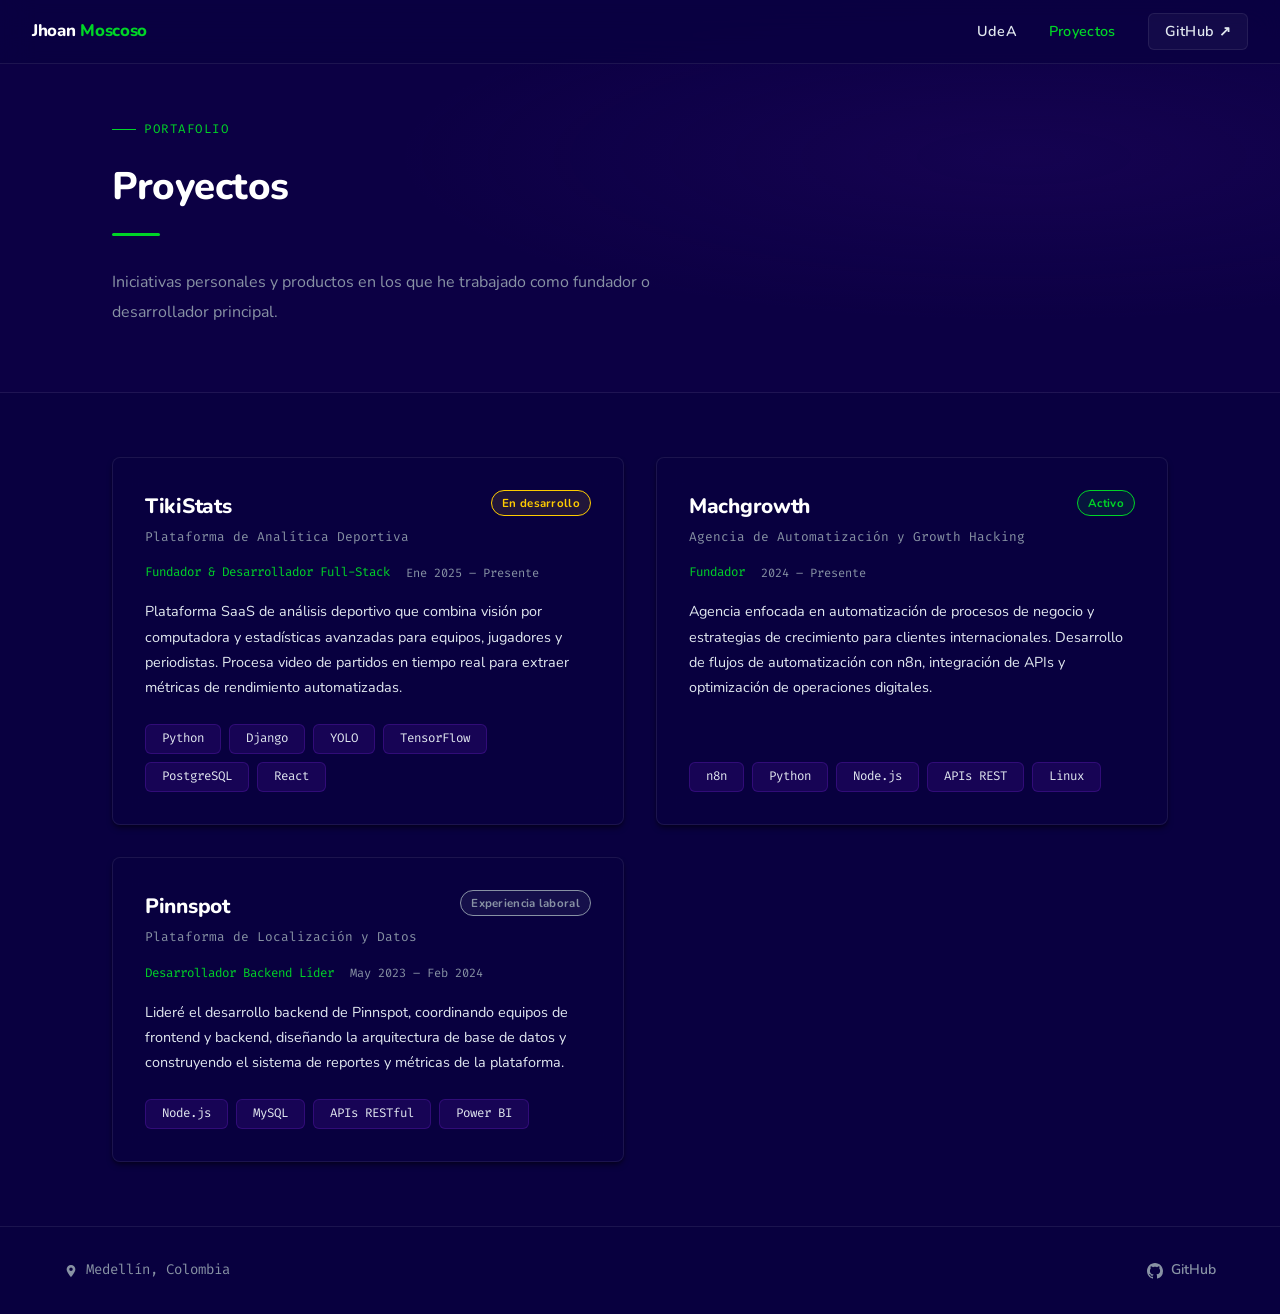
==== proyectos/index.html @ 715d8338 "Initial commit" ====
<!DOCTYPE html>
<html lang="es">
<head>
  <meta charset="UTF-8">
  <meta name="viewport" content="width=device-width, initial-scale=1.0">
  <meta name="description" content="Proyectos de Jhoan Moscoso — TikiStats, Machgrowth, Pinnspot.">
  <title>Proyectos — Jhoan Moscoso</title>
  <link rel="preconnect" href="https://fonts.googleapis.com">
  <link rel="preconnect" href="https://fonts.gstatic.com" crossorigin>
  <link href="https://fonts.googleapis.com/css2?family=Nunito:wght@400;600;700;800&family=Fira+Code:wght@400;500&display=swap" rel="stylesheet">
  <link rel="stylesheet" href="../assets/css/main.css">
  <link rel="stylesheet" href="../assets/css/proyectos.css">
</head>
<body>

<!-- ═══════════ NAV ═══════════ -->
<nav class="nav">
  <a href="../index.html" class="nav-logo">Jhoan <span>Moscoso</span></a>
  <ul class="nav-links">
    <li><a href="../udea/index.html">UdeA</a></li>
    <li><a href="index.html" class="active">Proyectos</a></li>
    <li>
      <a href="https://github.com/ginkgo-dev" target="_blank" rel="noopener noreferrer" class="nav-ext">
        GitHub ↗
      </a>
    </li>
  </ul>
</nav>

<!-- ═══════════ PAGE HERO ═══════════ -->
<header class="page-hero">
  <div class="container">
    <p class="page-hero-meta">Portafolio</p>
    <h1 class="section-title">Proyectos</h1>
    <div class="section-divider"></div>
    <p class="page-hero-desc">
      Iniciativas personales y productos en los que he trabajado como fundador
      o desarrollador principal.
    </p>
  </div>
</header>

<!-- ═══════════ PROYECTOS ═══════════ -->
<main>
  <section class="projects-section">
    <div class="container">
      <div class="projects-grid">

        <!-- TikiStats -->
        <article class="project-card fade-in-up">
          <div class="project-header">
            <div class="project-titles">
              <h2 class="project-name">TikiStats</h2>
              <div class="project-subtitle">Plataforma de Analítica Deportiva</div>
            </div>
            <span class="badge badge-dev">En desarrollo</span>
          </div>
          <div class="project-body">
            <div class="project-role-line">
              <span class="project-role">Fundador &amp; Desarrollador Full-Stack</span>
              <span class="project-period">Ene 2025 – Presente</span>
            </div>
            <p class="project-desc">
              Plataforma SaaS de análisis deportivo que combina visión por computadora
              y estadísticas avanzadas para equipos, jugadores y periodistas. Procesa
              video de partidos en tiempo real para extraer métricas de rendimiento
              automatizadas.
            </p>
            <div class="project-stack">
              <span class="tag">Python</span>
              <span class="tag">Django</span>
              <span class="tag">YOLO</span>
              <span class="tag">TensorFlow</span>
              <span class="tag">PostgreSQL</span>
              <span class="tag">React</span>
            </div>
          </div>
        </article>

        <!-- Machgrowth -->
        <article class="project-card fade-in-up">
          <div class="project-header">
            <div class="project-titles">
              <h2 class="project-name">Machgrowth</h2>
              <div class="project-subtitle">Agencia de Automatización y Growth Hacking</div>
            </div>
            <span class="badge badge-active">Activo</span>
          </div>
          <div class="project-body">
            <div class="project-role-line">
              <span class="project-role">Fundador</span>
              <span class="project-period">2024 – Presente</span>
            </div>
            <p class="project-desc">
              Agencia enfocada en automatización de procesos de negocio y estrategias
              de crecimiento para clientes internacionales. Desarrollo de flujos de
              automatización con n8n, integración de APIs y optimización de operaciones
              digitales.
            </p>
            <div class="project-stack">
              <span class="tag">n8n</span>
              <span class="tag">Python</span>
              <span class="tag">Node.js</span>
              <span class="tag">APIs REST</span>
              <span class="tag">Linux</span>
            </div>
          </div>
        </article>

        <!-- Pinnspot -->
        <article class="project-card fade-in-up">
          <div class="project-header">
            <div class="project-titles">
              <h2 class="project-name">Pinnspot</h2>
              <div class="project-subtitle">Plataforma de Localización y Datos</div>
            </div>
            <span class="badge badge-past">Experiencia laboral</span>
          </div>
          <div class="project-body">
            <div class="project-role-line">
              <span class="project-role">Desarrollador Backend Líder</span>
              <span class="project-period">May 2023 – Feb 2024</span>
            </div>
            <p class="project-desc">
              Lideré el desarrollo backend de Pinnspot, coordinando equipos de frontend
              y backend, diseñando la arquitectura de base de datos y construyendo el
              sistema de reportes y métricas de la plataforma.
            </p>
            <div class="project-stack">
              <span class="tag">Node.js</span>
              <span class="tag">MySQL</span>
              <span class="tag">APIs RESTful</span>
              <span class="tag">Power BI</span>
            </div>
          </div>
        </article>

      </div>
    </div>
  </section>
</main>

<!-- ═══════════ FOOTER ═══════════ -->
<footer class="footer">
  <div class="footer-location">
    <svg viewBox="0 0 16 16" fill="currentColor" aria-hidden="true" style="width:14px;height:14px">
      <path d="M8 1a5 5 0 0 0-5 5c0 3.5 5 9 5 9s5-5.5 5-9a5 5 0 0 0-5-5zm0 7a2 2 0 1 1 0-4 2 2 0 0 1 0 4z"/>
    </svg>
    <span>Medellín, Colombia</span>
  </div>
  <div class="footer-links">
    <a href="https://github.com/ginkgo-dev" target="_blank" rel="noopener noreferrer">
      <svg viewBox="0 0 16 16" fill="currentColor" aria-hidden="true">
        <path d="M8 0C3.58 0 0 3.58 0 8c0 3.54 2.29 6.53 5.47 7.59.4.07.55-.17.55-.38 0-.19-.01-.82-.01-1.49-2.01.37-2.53-.49-2.69-.94-.09-.23-.48-.94-.82-1.13-.28-.15-.68-.52-.01-.53.63-.01 1.08.58 1.23.82.72 1.21 1.87.87 2.33.66.07-.52.28-.87.51-1.07-1.78-.2-3.64-.89-3.64-3.95 0-.87.31-1.59.82-2.15-.08-.2-.36-1.02.08-2.12 0 0 .67-.21 2.2.82.64-.18 1.32-.27 2-.27.68 0 1.36.09 2 .27 1.53-1.04 2.2-.82 2.2-.82.44 1.1.16 1.92.08 2.12.51.56.82 1.27.82 2.15 0 3.07-1.87 3.75-3.65 3.95.29.25.54.73.54 1.48 0 1.07-.01 1.93-.01 2.2 0 .21.15.46.55.38A8.013 8.013 0 0 0 16 8c0-4.42-3.58-8-8-8z"/>
      </svg>
      GitHub
    </a>
  </div>
</footer>

<script src="../assets/js/nav.js"></script>
</body>
</html>
---- assets/css/main.css ----
/* ============================================================
   GLOBAL — variables, reset, nav, footer, shared utilities
============================================================ */

@import url('https://fonts.googleapis.com/css2?family=Nunito:wght@400;600;700;800&family=Fira+Code:wght@400;500&display=swap');

/* ── Reset ── */
*, *::before, *::after {
  box-sizing: border-box;
  margin: 0;
  padding: 0;
}

/* ── Design tokens ── */
:root {
  --deep-twilight:  #090040;
  --indigo:         #471396;
  --lime-green:     #00d527;
  --amber:          #ffcc00;
  --white:          #ffffff;
  --light-gray:     #e2e8f0;
  --dim:            #8892a4;

  --glass-bg:       rgba(9, 0, 64, 0.60);
  --glass-border:   rgba(255, 255, 255, 0.08);

  --font-primary:   'Nunito', sans-serif;
  --font-mono:      'Fira Code', monospace;

  --space-xs:  4px;
  --space-s:   8px;
  --space-m:  16px;
  --space-l:  24px;
  --space-xl: 32px;
  --space-xxl:64px;

  --r-sm: 6px;
  --r-md: 8px;

  --shadow-1: 0 4px 6px -1px rgba(0,0,0,.40), 0 2px 4px -1px rgba(0,0,0,.30);
  --shadow-2: 0 10px 15px -3px rgba(0,0,0,.60), 0 4px 6px -2px rgba(0,0,0,.40);
}

/* ── Base ── */
html { scroll-behavior: smooth; }

body {
  background-color: var(--deep-twilight);
  color: var(--light-gray);
  font-family: var(--font-primary);
  font-size: 16px;
  line-height: 1.6;
  min-height: 100vh;
  overflow-x: hidden;
}

/* ── Navigation ── */
.nav {
  position: fixed;
  top: 0;
  left: 0;
  right: 0;
  z-index: 200;
  height: 64px;
  display: flex;
  align-items: center;
  justify-content: space-between;
  padding: 0 var(--space-xl);
  background: var(--glass-bg);
  backdrop-filter: blur(16px);
  -webkit-backdrop-filter: blur(16px);
  border-bottom: 1px solid var(--glass-border);
  transition: background 0.3s;
}

.nav-logo {
  font-family: var(--font-primary);
  font-weight: 800;
  font-size: 1.05rem;
  color: var(--white);
  text-decoration: none;
  letter-spacing: -0.3px;
}
.nav-logo span { color: var(--lime-green); }

.nav-links {
  display: flex;
  align-items: center;
  gap: var(--space-xl);
  list-style: none;
}

.nav-links a {
  font-family: var(--font-primary);
  font-weight: 600;
  font-size: 0.9rem;
  color: var(--light-gray);
  text-decoration: none;
  letter-spacing: 0.3px;
  transition: color 0.2s;
}
.nav-links a:hover,
.nav-links a.active { color: var(--lime-green); }

.nav-links .nav-ext {
  display: flex;
  align-items: center;
  gap: var(--space-xs);
  padding: 6px var(--space-m);
  border: 1px solid var(--glass-border);
  border-radius: var(--r-sm);
  background: rgba(255,255,255,.04);
  transition: all 0.2s;
}
.nav-links .nav-ext:hover {
  background: rgba(0,213,39,.10);
  border-color: var(--lime-green);
  color: var(--lime-green);
}

/* ── Buttons ── */
.btn {
  display: inline-flex;
  align-items: center;
  gap: var(--space-s);
  padding: 12px var(--space-xl);
  border-radius: var(--r-sm);
  font-family: var(--font-primary);
  font-weight: 700;
  font-size: 0.95rem;
  cursor: pointer;
  text-decoration: none;
  border: none;
  outline: none;
  transition: all 0.2s;
}

.btn-primary {
  background-color: var(--lime-green);
  color: var(--deep-twilight);
}
.btn-primary:hover {
  background-color: #00b320;
  transform: translateY(-2px);
  box-shadow: var(--shadow-1);
}
.btn-primary:active {
  background-color: #00911a;
  transform: scale(0.98);
}
.btn-primary:focus {
  outline: 2px solid var(--white);
  outline-offset: 2px;
}
.btn-primary:disabled {
  background-color: var(--lime-green);
  opacity: 0.4;
  cursor: not-allowed;
}

.btn-secondary {
  background-color: var(--indigo);
  color: var(--white);
  border: 1px solid rgba(255,255,255,.10);
}
.btn-secondary:hover {
  background-color: #360e73;
  transform: translateY(-2px);
}
.btn-secondary:active { background-color: #270a54; transform: scale(0.98); }

.btn-outline {
  background: transparent;
  color: var(--lime-green);
  border: 1px solid var(--lime-green);
}
.btn-outline:hover { background: rgba(0,213,39,.10); }

/* ── Glass panel ── */
.panel-glass {
  background: var(--glass-bg);
  backdrop-filter: blur(12px);
  -webkit-backdrop-filter: blur(12px);
  border: 1px solid var(--glass-border);
  border-radius: var(--r-md);
}

/* ── Section typography ── */
.section-label {
  font-family: var(--font-mono);
  font-size: 0.75rem;
  color: var(--lime-green);
  text-transform: uppercase;
  letter-spacing: 2px;
  margin-bottom: var(--space-m);
}

.section-title {
  font-family: var(--font-primary);
  font-weight: 800;
  font-size: clamp(1.8rem, 3.5vw, 2.4rem);
  color: var(--white);
  letter-spacing: -0.5px;
}

.section-divider {
  width: 48px;
  height: 3px;
  background: var(--lime-green);
  border-radius: 2px;
  margin: var(--space-m) 0 var(--space-xl);
}

/* ── Tags / pills ── */
.tag {
  display: inline-block;
  padding: var(--space-xs) var(--space-m);
  background: rgba(71,19,150,.25);
  border: 1px solid rgba(71,19,150,.55);
  border-radius: var(--r-sm);
  font-family: var(--font-mono);
  font-size: 0.78rem;
  color: var(--light-gray);
  transition: all 0.2s;
}
.tag:hover {
  background: rgba(71,19,150,.45);
  border-color: var(--indigo);
  color: var(--white);
}

/* ── Status badges ── */
.badge {
  display: inline-flex;
  align-items: center;
  gap: var(--space-xs);
  padding: 3px 10px;
  border-radius: 20px;
  font-size: 0.72rem;
  font-weight: 700;
  font-family: var(--font-primary);
  letter-spacing: 0.3px;
}
.badge-active {
  background: rgba(0,213,39,.10);
  border: 1px solid var(--lime-green);
  color: var(--lime-green);
}
.badge-dev {
  background: rgba(255,204,0,.10);
  border: 1px solid var(--amber);
  color: var(--amber);
}
.badge-past {
  background: rgba(136,146,164,.10);
  border: 1px solid var(--dim);
  color: var(--dim);
}

/* ── Footer ── */
.footer {
  background: rgba(9,0,64,.85);
  backdrop-filter: blur(12px);
  border-top: 1px solid var(--glass-border);
  padding: var(--space-xl) var(--space-xxl);
  display: flex;
  align-items: center;
  justify-content: space-between;
  flex-wrap: wrap;
  gap: var(--space-m);
}

.footer-location {
  display: flex;
  align-items: center;
  gap: var(--space-s);
  color: var(--dim);
  font-size: 0.875rem;
  font-family: var(--font-mono);
}

.footer-location svg { width: 14px; height: 14px; flex-shrink: 0; }

.footer-links {
  display: flex;
  align-items: center;
  gap: var(--space-l);
}
.footer-links a {
  display: flex;
  align-items: center;
  gap: var(--space-s);
  color: var(--dim);
  text-decoration: none;
  font-size: 0.875rem;
  font-weight: 600;
  transition: color 0.2s;
}
.footer-links a:hover { color: var(--lime-green); }
.footer-links a svg { width: 16px; height: 16px; }

/* ── Layout utilities ── */
.container {
  max-width: 1120px;
  margin: 0 auto;
  padding: 0 var(--space-xl);
}

.section { padding: var(--space-xxl) 0; }

/* ── Scroll-triggered fade ── */
.fade-in-up {
  opacity: 0;
  transform: translateY(28px);
  transition: opacity 0.65s ease, transform 0.65s ease;
}
.fade-in-up.visible {
  opacity: 1;
  transform: translateY(0);
}

/* ── Custom scrollbar ── */
::-webkit-scrollbar { width: 6px; height: 6px; }
::-webkit-scrollbar-track { background: var(--deep-twilight); }
::-webkit-scrollbar-thumb { background: var(--indigo); border-radius: 3px; }
::-webkit-scrollbar-thumb:hover { background: #5a19b0; }

/* ── Responsive ── */
@media (max-width: 768px) {
  .nav { padding: 0 var(--space-m); }
  .nav-links { gap: var(--space-l); }
  .footer { padding: var(--space-xl) var(--space-m); flex-direction: column; align-items: flex-start; }
  .container { padding: 0 var(--space-m); }
  .btn { padding: 10px var(--space-l); font-size: 0.9rem; }
}

@media (max-width: 480px) {
  .nav-links { gap: var(--space-m); }
  .nav-links .nav-ext { display: none; }
}
---- assets/css/proyectos.css ----
/* ============================================================
   PROYECTOS PAGE
============================================================ */

.page-hero {
  padding: 120px 0 var(--space-xxl);
  border-bottom: 1px solid var(--glass-border);
  background:
    radial-gradient(ellipse 70% 60% at 80% 40%, rgba(71,19,150,.15) 0%, transparent 70%),
    rgba(71,19,150,.04);
}

.page-hero-meta {
  font-family: var(--font-mono);
  font-size: 0.78rem;
  color: var(--lime-green);
  letter-spacing: 1.5px;
  text-transform: uppercase;
  margin-bottom: var(--space-m);
  display: flex;
  align-items: center;
  gap: var(--space-s);
}
.page-hero-meta::before {
  content: '';
  display: inline-block;
  width: 24px;
  height: 1px;
  background: var(--lime-green);
}

.page-hero-desc {
  max-width: 600px;
  color: var(--dim);
  line-height: 1.85;
  margin-top: var(--space-m);
  font-size: 1rem;
}

/* ── Projects grid ── */
.projects-section { padding: var(--space-xxl) 0; }

.projects-grid {
  display: grid;
  grid-template-columns: repeat(auto-fit, minmax(340px, 1fr));
  gap: var(--space-xl);
}

.project-card {
  position: relative;
  background: var(--glass-bg);
  backdrop-filter: blur(12px);
  -webkit-backdrop-filter: blur(12px);
  border: 1px solid var(--glass-border);
  border-radius: var(--r-md);
  overflow: hidden;
  box-shadow: var(--shadow-1);
  transition: transform 0.3s, box-shadow 0.3s, border-color 0.3s;
  display: flex;
  flex-direction: column;
}
.project-card::before {
  content: '';
  position: absolute;
  inset: 0;
  background: linear-gradient(135deg, rgba(71,19,150,.08) 0%, transparent 60%);
  pointer-events: none;
  transition: opacity 0.3s;
  opacity: 0;
}
.project-card::after {
  content: '';
  position: absolute;
  bottom: 0; left: 0; right: 0;
  height: 2px;
  background: linear-gradient(90deg, var(--indigo), var(--lime-green));
  transform: scaleX(0);
  transform-origin: left;
  transition: transform 0.35s ease;
}
.project-card:hover {
  transform: translateY(-8px);
  box-shadow: var(--shadow-2);
  border-color: rgba(71,19,150,.60);
}
.project-card:hover::before { opacity: 1; }
.project-card:hover::after  { transform: scaleX(1); }

.project-header {
  padding: var(--space-xl) var(--space-xl) var(--space-m);
  display: flex;
  align-items: flex-start;
  justify-content: space-between;
  gap: var(--space-m);
}

.project-titles { flex: 1; }

.project-name {
  font-weight: 800;
  font-size: 1.3rem;
  color: var(--white);
  margin-bottom: 4px;
  letter-spacing: -0.3px;
}
.project-subtitle {
  font-family: var(--font-mono);
  font-size: 0.8rem;
  color: var(--dim);
}

.project-body {
  padding: 0 var(--space-xl) var(--space-xl);
  flex: 1;
  display: flex;
  flex-direction: column;
}

.project-role-line {
  display: flex;
  align-items: center;
  gap: var(--space-m);
  margin-bottom: var(--space-m);
  flex-wrap: wrap;
}
.project-role {
  font-family: var(--font-mono);
  font-size: 0.78rem;
  color: var(--lime-green);
}
.project-period {
  font-family: var(--font-mono);
  font-size: 0.75rem;
  color: var(--dim);
}

.project-desc {
  color: var(--light-gray);
  font-size: 0.9rem;
  line-height: 1.75;
  margin-bottom: var(--space-l);
  flex: 1;
}

.project-stack {
  display: flex;
  flex-wrap: wrap;
  gap: var(--space-s);
}

/* ── Responsive ── */
@media (max-width: 768px) {
  .page-hero { padding: 100px 0 var(--space-xl); }
  .projects-grid { grid-template-columns: 1fr; }
}
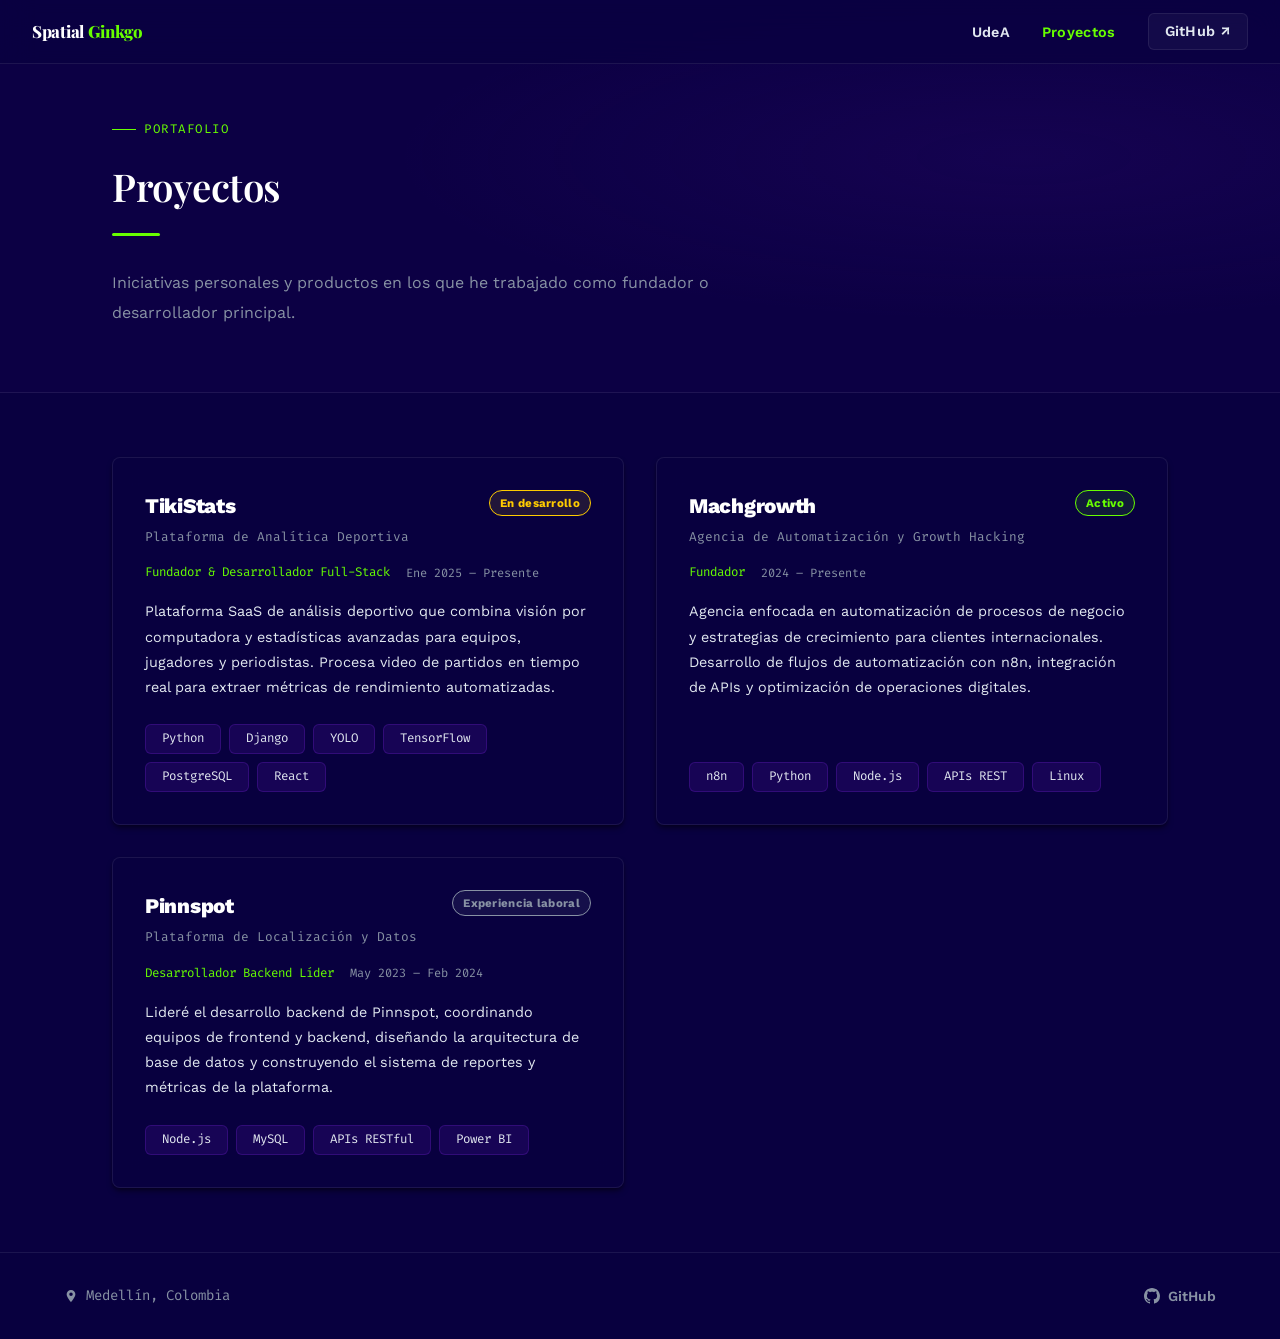
==== commit 9a200d18: "Ajustes de paleta de colores, fuentes, secciones de experiencia, herramientas, link de Github" ====
--- a/proyectos/index.html
+++ b/proyectos/index.html
@@ -7,7 +7,7 @@
   <title>Proyectos — Jhoan Moscoso</title>
   <link rel="preconnect" href="https://fonts.googleapis.com">
   <link rel="preconnect" href="https://fonts.gstatic.com" crossorigin>
-  <link href="https://fonts.googleapis.com/css2?family=Nunito:wght@400;600;700;800&family=Fira+Code:wght@400;500&display=swap" rel="stylesheet">
+  <link href="https://fonts.googleapis.com/css2?family=Playfair+Display:ital,wght@0,400;0,500;0,600;0,700;1,400&family=Work+Sans:wght@400;500;600&family=Fira+Code:wght@400;500&display=swap" rel="stylesheet">
   <link rel="stylesheet" href="../assets/css/main.css">
   <link rel="stylesheet" href="../assets/css/proyectos.css">
 </head>
@@ -15,7 +15,7 @@
 
 <!-- ═══════════ NAV ═══════════ -->
 <nav class="nav">
-  <a href="../index.html" class="nav-logo">Jhoan <span>Moscoso</span></a>
+  <a href="../index.html" class="nav-logo">Spatial <span>Ginkgo</span></a>
   <ul class="nav-links">
     <li><a href="../udea/index.html">UdeA</a></li>
     <li><a href="index.html" class="active">Proyectos</a></li>
--- a/assets/css/main.css
+++ b/assets/css/main.css
@@ -2,7 +2,7 @@
    GLOBAL — variables, reset, nav, footer, shared utilities
 ============================================================ */
 
-@import url('https://fonts.googleapis.com/css2?family=Nunito:wght@400;600;700;800&family=Fira+Code:wght@400;500&display=swap');
+@import url('https://fonts.googleapis.com/css2?family=Playfair+Display:ital,wght@0,400;0,500;0,600;0,700;1,400&family=Work+Sans:wght@400;500;600&family=Fira+Code:wght@400;500&display=swap');
 
 /* ── Reset ── */
 *, *::before, *::after {
@@ -15,7 +15,7 @@
 :root {
   --deep-twilight:  #090040;
   --indigo:         #471396;
-  --lime-green:     #00d527;
+  --lime-green:     #68ff00;
   --amber:          #ffcc00;
   --white:          #ffffff;
   --light-gray:     #e2e8f0;
@@ -24,7 +24,8 @@
   --glass-bg:       rgba(9, 0, 64, 0.60);
   --glass-border:   rgba(255, 255, 255, 0.08);
 
-  --font-primary:   'Nunito', sans-serif;
+  --font-primary:   'Playfair Display', serif;
+  --font-body:      'Work Sans', sans-serif;
   --font-mono:      'Fira Code', monospace;
 
   --space-xs:  4px;
@@ -47,7 +48,7 @@
 body {
   background-color: var(--deep-twilight);
   color: var(--light-gray);
-  font-family: var(--font-primary);
+  font-family: var(--font-body);
   font-size: 16px;
   line-height: 1.6;
   min-height: 100vh;
@@ -91,7 +92,7 @@
 }
 
 .nav-links a {
-  font-family: var(--font-primary);
+  font-family: var(--font-body);
   font-weight: 600;
   font-size: 0.9rem;
   color: var(--light-gray);
@@ -113,7 +114,7 @@
   transition: all 0.2s;
 }
 .nav-links .nav-ext:hover {
-  background: rgba(0,213,39,.10);
+  background: rgba(104,255,0,.10);
   border-color: var(--lime-green);
   color: var(--lime-green);
 }
@@ -125,7 +126,7 @@
   gap: var(--space-s);
   padding: 12px var(--space-xl);
   border-radius: var(--r-sm);
-  font-family: var(--font-primary);
+  font-family: var(--font-body);
   font-weight: 700;
   font-size: 0.95rem;
   cursor: pointer;
@@ -140,12 +141,12 @@
   color: var(--deep-twilight);
 }
 .btn-primary:hover {
-  background-color: #00b320;
+  background-color: #55cc00;
   transform: translateY(-2px);
   box-shadow: var(--shadow-1);
 }
 .btn-primary:active {
-  background-color: #00911a;
+  background-color: #449900;
   transform: scale(0.98);
 }
 .btn-primary:focus {
@@ -174,7 +175,7 @@
   color: var(--lime-green);
   border: 1px solid var(--lime-green);
 }
-.btn-outline:hover { background: rgba(0,213,39,.10); }
+.btn-outline:hover { background: rgba(104,255,0,.10); }
 
 /* ── Glass panel ── */
 .panel-glass {
@@ -197,7 +198,7 @@
 
 .section-title {
   font-family: var(--font-primary);
-  font-weight: 800;
+  font-weight: 600;
   font-size: clamp(1.8rem, 3.5vw, 2.4rem);
   color: var(--white);
   letter-spacing: -0.5px;
@@ -213,7 +214,9 @@
 
 /* ── Tags / pills ── */
 .tag {
-  display: inline-block;
+  display: inline-flex;
+  align-items: center;
+  gap: 5px;
   padding: var(--space-xs) var(--space-m);
   background: rgba(71,19,150,.25);
   border: 1px solid rgba(71,19,150,.55);
@@ -238,11 +241,11 @@
   border-radius: 20px;
   font-size: 0.72rem;
   font-weight: 700;
-  font-family: var(--font-primary);
+  font-family: var(--font-body);
   letter-spacing: 0.3px;
 }
 .badge-active {
-  background: rgba(0,213,39,.10);
+  background: rgba(104,255,0,.10);
   border: 1px solid var(--lime-green);
   color: var(--lime-green);
 }
